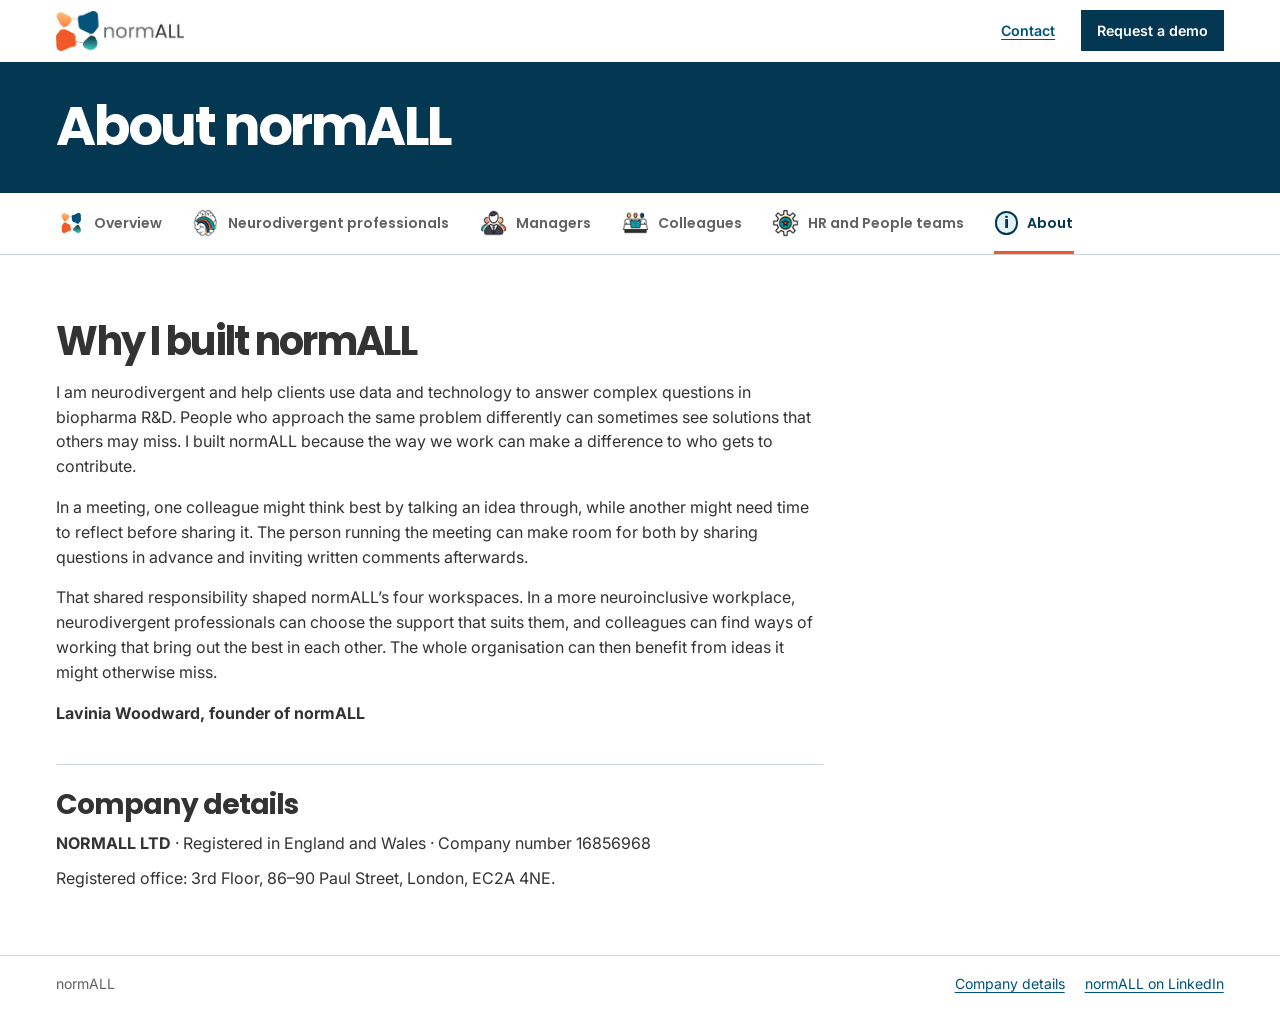
==== about/index.html @ 19ee4f47 "Qualify the statement about seeing different solutions" ====
<!doctype html>
<html lang="en-GB">
<head>
  <meta charset="utf-8">
  <meta name="viewport" content="width=device-width, initial-scale=1">
  <title>About normALL</title>
  <meta name="description" content="Why Lavinia Woodward built normALL, and the registered details for NORMALL LTD.">
  <link rel="canonical" href="https://normall.io/about/">
  <link rel="icon" type="image/png" sizes="96x96" href="/assets/normall-symbol.png">
  <link rel="stylesheet" href="/site.css?v=10">
</head>
<body>
  <a class="skip" href="#main">Skip to content</a>
  <header>
    <div class="wrap header-inner">
      <a class="brand" href="/" aria-label="normALL home"><img src="/assets/normall-horizontal.webp" width="550" height="173" alt="normALL"></a>
      <nav class="header-links" aria-label="Main navigation"><a href="/#contact">Contact</a><a class="button" href="mailto:lavinia@normall.io?subject=normALL%20demo%20enquiry">Request a demo</a></nav>
    </div>
  </header>
  <main id="main">
    <section class="hero" aria-labelledby="headline">
      <div class="wrap hero-inner">
        <h1 id="headline">About normALL</h1>
      </div>
    </section>
    <div class="workspace-nav"><div class="wrap"><nav class="role-picker" aria-label="Overview, workspaces, and About">
        <a href="/"><img class="role-icon" src="/assets/normall-symbol.png" width="96" height="96" alt="">Overview</a>
<a href="/workspaces/#professionals"><img class="role-icon" src="/assets/workspaces/professional.png" width="128" height="128" alt="">Neurodivergent professionals</a>
<a href="/workspaces/#managers"><img class="role-icon" src="/assets/workspaces/manager.png" width="128" height="128" alt="">Managers</a>
<a href="/workspaces/#colleagues"><img class="role-icon" src="/assets/workspaces/colleague.png" width="128" height="128" alt="">Colleagues</a>
<a href="/workspaces/#hr"><img class="role-icon" src="/assets/workspaces/hr.png" width="128" height="128" alt="">HR and People teams</a>
        <a href="/about/" aria-current="page"><span class="about-icon" aria-hidden="true">i</span>About</a>
      </nav></div></div>
    <section class="wrap page-view founder" id="why-i-built-normall" aria-labelledby="founder-title">
      <h2 class="section-title" id="founder-title">Why I built normALL</h2>
      <p>I am neurodivergent and help clients use data and technology to answer complex questions in biopharma R&amp;D. People who approach the same problem differently can sometimes see solutions that others may miss. I built normALL because the way we work can make a difference to who gets to contribute.</p>
      <p>In a meeting, one colleague might think best by talking an idea through, while another might need time to reflect before sharing it. The person running the meeting can make room for both by sharing questions in advance and inviting written comments afterwards.</p>
      <p>That shared responsibility shaped normALL’s four workspaces. In a more neuroinclusive workplace, neurodivergent professionals can choose the support that suits them, and colleagues can find ways of working that bring out the best in each other. The whole organisation can then benefit from ideas it might otherwise miss.</p>
      <p><strong>Lavinia Woodward, founder of normALL</strong></p>
    </section>
    <section class="wrap page-view company" id="company-details" aria-labelledby="company-title">
      <h2 id="company-title">Company details</h2>
      <p><strong>NORMALL LTD</strong> · Registered in England and Wales · Company number 16856968</p>
      <p>Registered office: 3rd Floor, 86–90 Paul Street, London, EC2A 4NE.</p>
    </section>
  </main>
  <footer><div class="wrap footer-inner"><span>normALL</span><div class="footer-links"><a href="/about/#company-details">Company details</a><a href="https://www.linkedin.com/company/normall-platform/">normALL on LinkedIn</a></div></div></footer>
</body>
</html>
---- site.css ----
@font-face {
  font-family: Poppins;
  src: url("/assets/fonts/Poppins-Regular.woff") format("woff");
  font-weight: 400;
  font-display: swap;
}
@font-face {
  font-family: Poppins;
  src: url("/assets/fonts/Poppins-SemiBold.woff") format("woff");
  font-weight: 600;
  font-display: swap;
}
@font-face {
  font-family: Poppins;
  src: url("/assets/fonts/Poppins-Bold.woff") format("woff");
  font-weight: 700;
  font-display: swap;
}
@font-face {
  font-family: Inter;
  src: url("/assets/fonts/Inter.woff") format("woff");
  font-weight: 100 900;
  font-display: swap;
}
:root {
  color-scheme: light;
  --deep: #043852;
  --blue: #00527c;
  --teal: #32aaa7;
  --teal-wash: #e3f2f2;
  --orange: #f05a29;
  --peach: #fea862;
  --ink: #333333;
  --muted: #626262;
  --line: #c8d1d9;
  --field: #ebf1f3;
  --peach-wash: #f8e5de;
  --heading: Poppins, Arial, sans-serif;
  --gutter: clamp(1.2rem, 4.4vw, 4.6rem);
  font-family: Inter, Arial, sans-serif;
  line-height: 1.55;
  color: var(--ink);
  background: white;
}
*, *::before, *::after { box-sizing: border-box; }
body, h1, h2, h3, h4, p, ol { margin: 0; }
h1, h2, h3, h4 { font-family: var(--heading); line-height: 1.13; letter-spacing: -.036em; text-wrap: balance; }
a { color: var(--blue); text-underline-offset: .22em; }
a:hover { text-decoration-thickness: .13em; }
:focus-visible { outline: 3px solid var(--blue); outline-offset: 4px; }
.wrap { width: min(100%, 96rem); margin-inline: auto; padding-inline: var(--gutter); }
.page-view { max-width: 82rem; }
.skip { position: absolute; z-index: 2; top: .5rem; left: .5rem; padding: .6rem 1rem; background: white; translate: 0 -200%; }
.skip:focus { translate: 0; }
.visually-hidden { position: absolute; width: 1px; height: 1px; padding: 0; margin: -1px; overflow: hidden; clip-path: inset(50%); white-space: nowrap; border: 0; }
header { background: white; }
.header-inner, .header-links { display: flex; align-items: center; }
.header-inner { min-height: 3.85rem; justify-content: space-between; gap: 1rem; }
.brand { display: inline-flex; align-items: center; padding-block: .45rem; }
.brand img { display: block; width: clamp(7.2rem, 10vw, 8.8rem); height: auto; }
.header-links { gap: clamp(1rem, 2vw, 1.8rem); }
.header-links a { font-size: .89rem; font-weight: 600; }
.button { display: inline-flex; align-items: center; justify-content: center; min-height: 2.55rem; padding: .45rem 1rem; color: white; background: var(--deep); text-decoration: none; }
.button:hover { background: var(--blue); }
.hero, .explorer-intro { background: var(--deep); color: white; }
.hero-inner, .explorer-intro .wrap { padding-block: clamp(1.5rem, 2.8vw, 2.7rem); }
h1 { font-size: clamp(2.45rem, 4.25vw, 4.25rem); letter-spacing: -.048em; line-height: 1.1; }
.explorer-intro p { margin-top: .7rem; max-width: 90ch; color: #e3f2f2; font-size: clamp(.97rem, 1.15vw, 1.09rem); line-height: 1.55; }
.workspace-nav { border-bottom: 1px solid var(--line); background: white; }
.role-picker { display: flex; align-items: stretch; flex-wrap: wrap; gap: 0 clamp(.9rem, 2.2vw, 2.2rem); }
.role-picker a { display: inline-flex; align-items: center; gap: .55rem; min-height: 3.8rem; padding: .75rem .08rem .63rem; border-bottom: 3px solid transparent; text-decoration: none; font: 600 .88rem/1.3 var(--heading); color: var(--muted); }
.role-picker a:hover { color: var(--blue); text-decoration: underline; }
.role-picker a:focus-visible { outline-offset: -3px; }
.role-picker [aria-current] { border-color: var(--orange); color: var(--deep); }
.role-icon { width: 1.7rem; height: 1.7rem; flex: none; object-fit: contain; }
.overview-intro { padding-top: clamp(2rem, 3.6vw, 3.5rem); }
.overview-intro p { max-width: 48rem; }
.overview-intro .overview-lead { margin-bottom: .6rem; color: var(--deep); font: 600 clamp(1.15rem, 1.55vw, 1.45rem)/1.4 var(--heading); }
.workspaces { padding-block: clamp(2.75rem, 5vw, 5rem); }
.workspaces .section-opening, .workspaces .role-grid { max-width: 48rem; }
.workspace { padding-block: clamp(2.35rem, 3.6vw, 4rem); }
.section-title, .workspace h2 { color: var(--ink); font-size: clamp(2rem, 3.1vw, 3rem); font-weight: 700; letter-spacing: -.043em; }
.section-opening { display: flex; align-items: baseline; justify-content: space-between; flex-wrap: wrap; gap: .4rem 1rem; margin-bottom: 1.7rem; }
.text-link, .contact-link, .role-demo { width: fit-content; font-size: .94rem; font-weight: 650; }
.arrow { display: inline-block; width: .54em; height: .54em; position: relative; border-top: .11em solid; border-right: .11em solid; vertical-align: .15em; margin-left: .22em; }
.arrow::before { content: ""; position: absolute; right: -.025em; top: -.085em; width: .68em; border-top: .11em solid; transform-origin: right center; transform: rotate(-45deg); }
.role-grid { border-bottom: 1px solid var(--line); }
.role { display: grid; grid-template-columns: 2rem minmax(0,1fr); gap: .75rem; border-top: 1px solid var(--line); padding-block: clamp(1rem, 1.8vw, 1.45rem); }
.role .role-icon { width: 1.9rem; height: 1.9rem; }
.role h3 { font-size: 1.12rem; line-height: 1.4; font-weight: 600; }
.role h3 a { color: var(--deep); text-decoration-thickness: 1px; text-decoration-color: #9aaeb9; }
.role p { margin-top: .2rem; color: var(--muted); font-size: .95rem; }
.preview-label { font: 600 .76rem/1.45 var(--heading); letter-spacing: .105em; text-transform: uppercase; color: var(--blue); }
.steps { list-style: none; padding: 0; border-top: 1px solid var(--line); }
.steps li { border-bottom: 1px solid var(--line); }
.steps label, .preference-options label { display: flex; align-items: center; gap: .75rem; padding-block: .68rem; min-height: 2.8rem; cursor: pointer; }
.steps input, .preference-options input { width: 1.08rem; height: 1.08rem; margin: 0; flex: none; accent-color: var(--deep); }
.steps input:checked + span { text-decoration: line-through; color: var(--muted); }
.example-note { background: var(--teal-wash); color: var(--ink); margin-top: 1rem; padding: .9rem 1rem; font-size: .9rem; line-height: 1.6; }
.founder { padding-block: clamp(2.75rem, 5vw, 5rem) clamp(2rem, 3vw, 3rem); }
.founder p { max-width: 48rem; margin-top: 1rem; }
.contact { padding-bottom: clamp(2rem, 3vw, 3rem); }
.contact-inner { display: flex; align-items: center; justify-content: space-between; gap: 1.25rem 2rem; padding: clamp(1.2rem, 2.1vw, 2rem); background: var(--teal-wash); }
.contact h2 { font-size: clamp(1.35rem, 1.8vw, 1.8rem); }
.contact p { max-width: 65ch; margin-top: .5rem; }
.contact-link { white-space: nowrap; }
.company { padding-bottom: clamp(2.75rem, 5vw, 5rem); }
.company h2 { max-width: 48rem; padding-top: 1.5rem; border-top: 1px solid var(--line); font-size: clamp(1.35rem, 2.2vw, 1.8rem); }
.company p { max-width: 48rem; margin-top: .65rem; }
.about-icon { display: inline-grid; place-items: center; flex: none; width: 1.45rem; height: 1.45rem; border: 2px solid var(--deep); border-radius: 50%; background: var(--teal-wash); color: var(--deep); font: 700 1rem/1 var(--heading); }
.footer-links { display: flex; align-items: baseline; flex-wrap: wrap; gap: .5rem 1.25rem; }
footer { border-top: 1px solid var(--line); color: var(--muted); }
.footer-inner { display: flex; align-items: center; justify-content: space-between; flex-wrap: wrap; gap: 1rem; padding-block: 1.1rem; font-size: .88rem; }
@media (max-width: 52rem) {
  .contact-inner { flex-direction: column; align-items: start; gap: .75rem; }
}
@media (max-width: 60rem) {
  .role-picker { overflow-x: auto; flex-wrap: nowrap; gap: 1.2rem; }
  .role-picker a { flex: none; }
}
@media (max-width: 40rem) {
  .role-picker { display: grid; grid-template-columns: repeat(6, minmax(0,1fr)); gap: .2rem; overflow: visible; }
  .role-picker a { flex-direction: column; justify-content: flex-start; align-items: center; text-align: center; padding: .7rem 0 .45rem; gap: .28rem; min-height: 3rem; font-size: .73rem; }
  .role-picker .role-icon { width: 1.45rem; height: 1.45rem; }
  .role-picker a:nth-child(2) { overflow-wrap: anywhere; }
  .workspace-nav .wrap { padding-inline: .6rem; }
  .header-inner { min-height: 3.55rem; }
}
@media (max-width: 30rem) {
  .role-picker { grid-template-columns: repeat(2, minmax(0,1fr)); column-gap: .8rem; }
  .role-picker a { flex-direction: row; align-items: center; text-align: left; padding: .4rem .2rem; font-size: .83rem; }
  .workspace-nav .wrap { padding-inline: var(--gutter); }
}
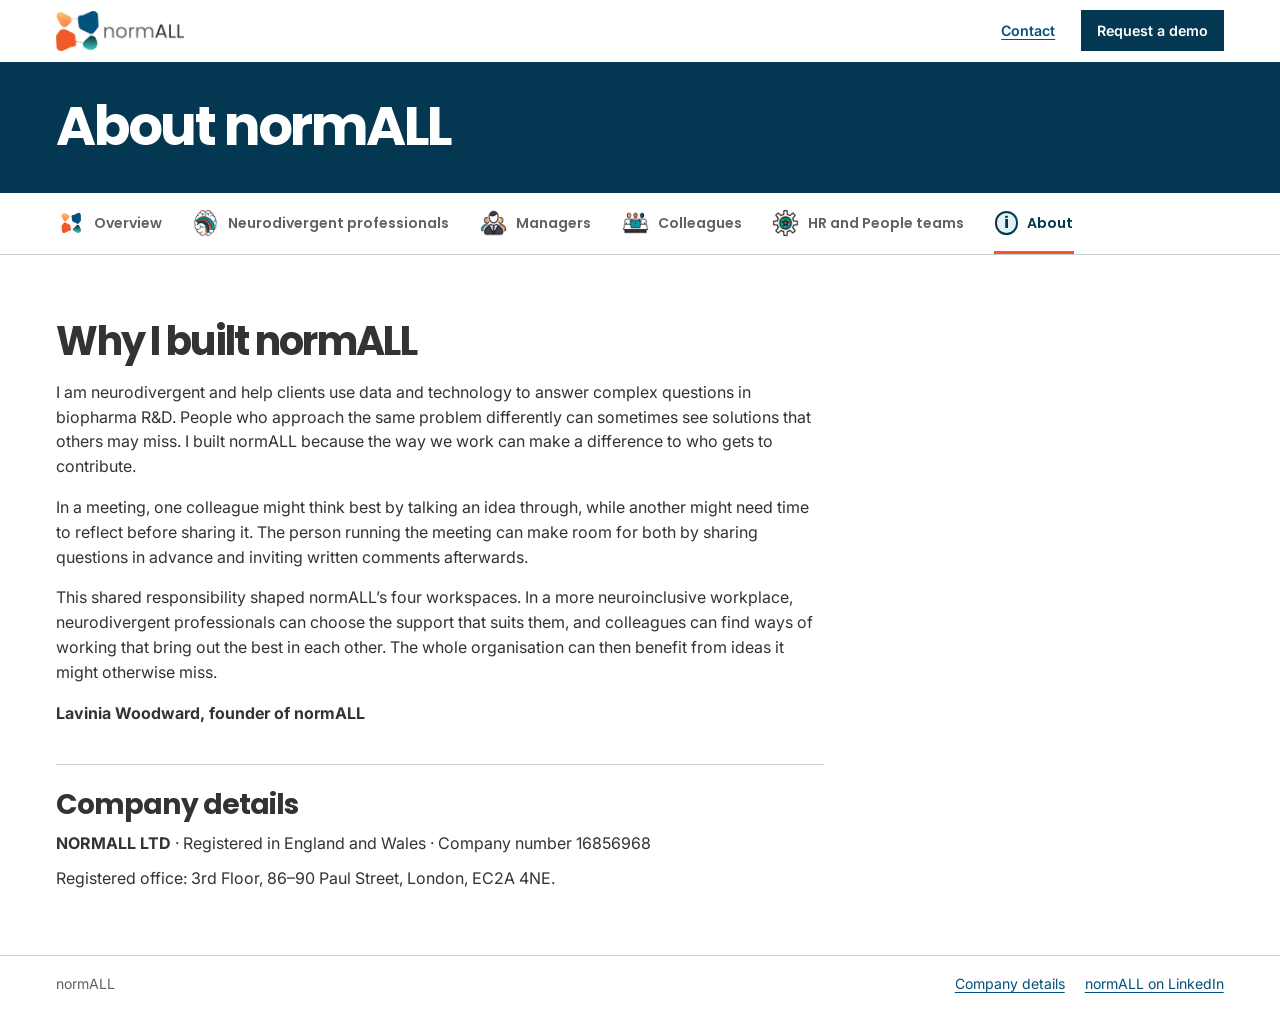
==== commit f31f85aa: "Update the opening of the founder’s closing paragraph" ====
--- a/about/index.html
+++ b/about/index.html
@@ -35,7 +35,7 @@
       <h2 class="section-title" id="founder-title">Why I built normALL</h2>
       <p>I am neurodivergent and help clients use data and technology to answer complex questions in biopharma R&amp;D. People who approach the same problem differently can sometimes see solutions that others may miss. I built normALL because the way we work can make a difference to who gets to contribute.</p>
       <p>In a meeting, one colleague might think best by talking an idea through, while another might need time to reflect before sharing it. The person running the meeting can make room for both by sharing questions in advance and inviting written comments afterwards.</p>
-      <p>That shared responsibility shaped normALL’s four workspaces. In a more neuroinclusive workplace, neurodivergent professionals can choose the support that suits them, and colleagues can find ways of working that bring out the best in each other. The whole organisation can then benefit from ideas it might otherwise miss.</p>
+      <p>This shared responsibility shaped normALL’s four workspaces. In a more neuroinclusive workplace, neurodivergent professionals can choose the support that suits them, and colleagues can find ways of working that bring out the best in each other. The whole organisation can then benefit from ideas it might otherwise miss.</p>
       <p><strong>Lavinia Woodward, founder of normALL</strong></p>
     </section>
     <section class="wrap page-view company" id="company-details" aria-labelledby="company-title">
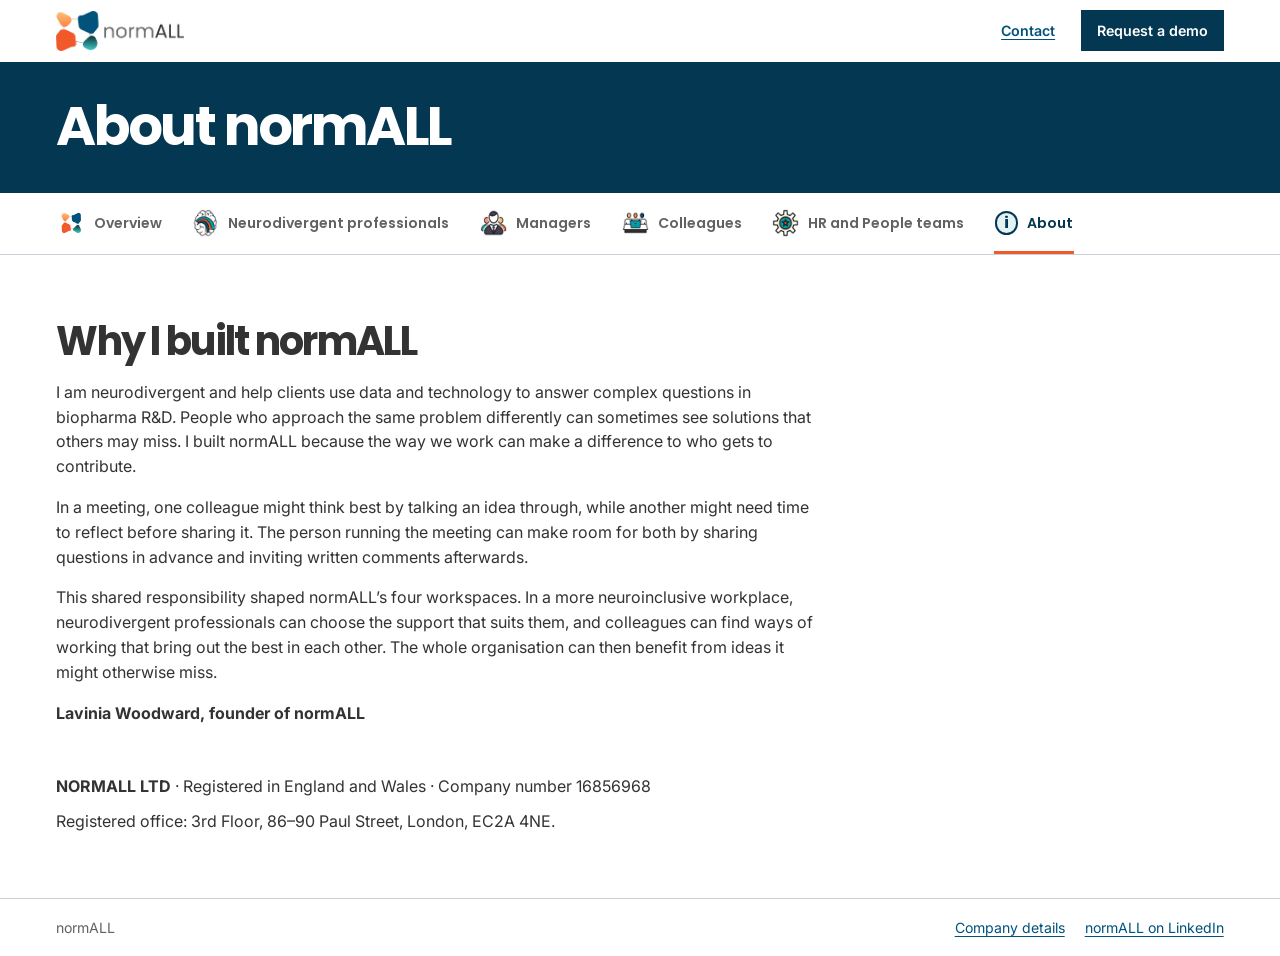
==== commit b709a64e: "Remove the visible heading above company registration details" ====
--- a/about/index.html
+++ b/about/index.html
@@ -38,8 +38,7 @@
       <p>This shared responsibility shaped normALL’s four workspaces. In a more neuroinclusive workplace, neurodivergent professionals can choose the support that suits them, and colleagues can find ways of working that bring out the best in each other. The whole organisation can then benefit from ideas it might otherwise miss.</p>
       <p><strong>Lavinia Woodward, founder of normALL</strong></p>
     </section>
-    <section class="wrap page-view company" id="company-details" aria-labelledby="company-title">
-      <h2 id="company-title">Company details</h2>
+    <section class="wrap page-view company" id="company-details" aria-label="Company details">
       <p><strong>NORMALL LTD</strong> · Registered in England and Wales · Company number 16856968</p>
       <p>Registered office: 3rd Floor, 86–90 Paul Street, London, EC2A 4NE.</p>
     </section>
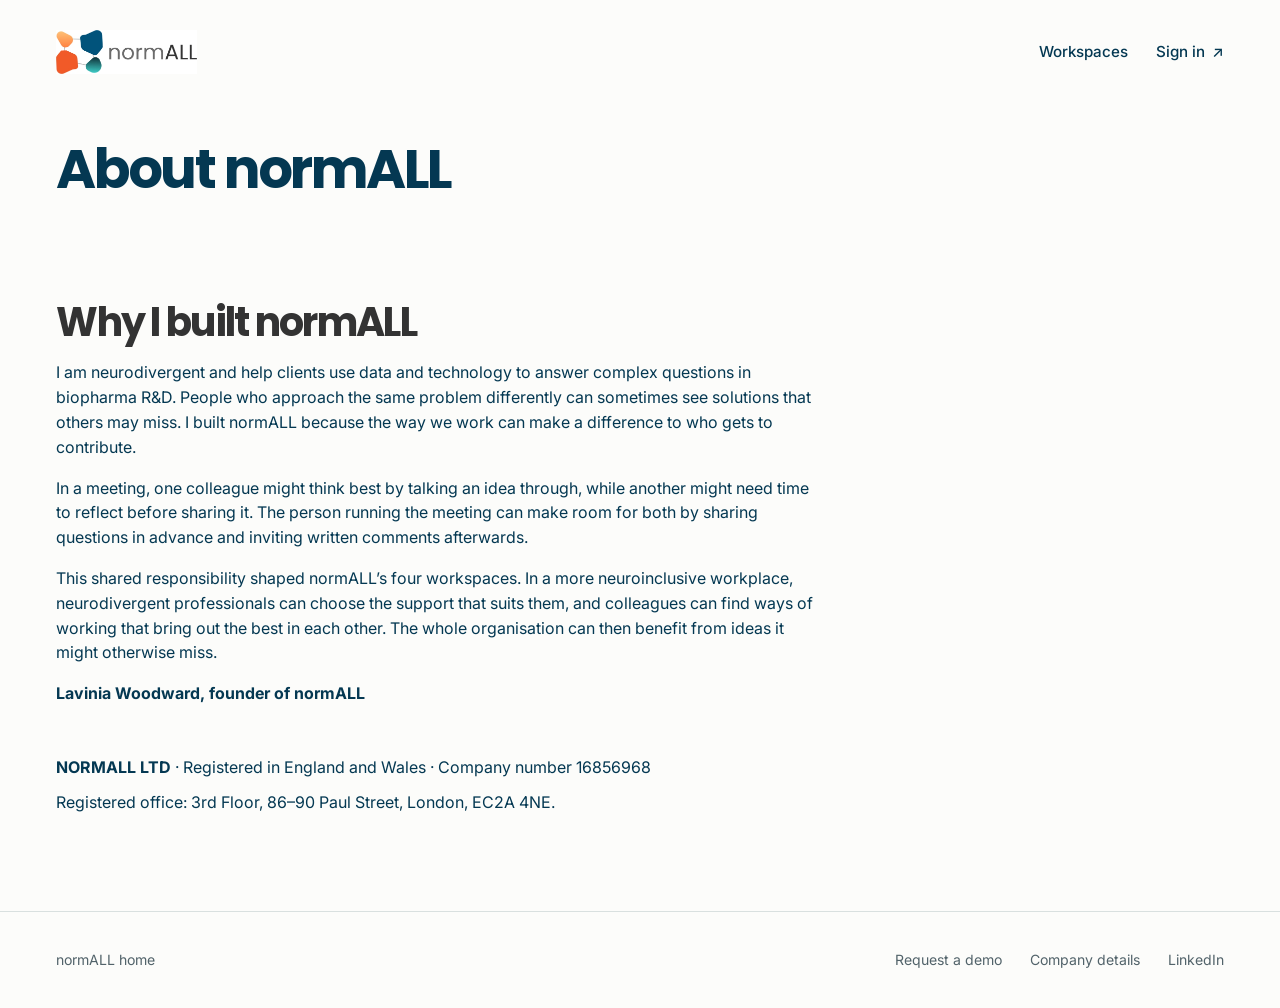
==== commit 0d6f3455: "Build a minimalist homepage and role-first workspace explorer" ====
--- a/about/index.html
+++ b/about/index.html
@@ -8,29 +8,22 @@
   <link rel="canonical" href="https://normall.io/about/">
   <link rel="icon" type="image/png" sizes="96x96" href="/assets/normall-symbol.png">
   <link rel="stylesheet" href="/site.css?v=10">
+  <link rel="stylesheet" href="/minimal.css?v=1">
 </head>
-<body>
+<body class="minimal about">
   <a class="skip" href="#main">Skip to content</a>
   <header>
     <div class="wrap header-inner">
       <a class="brand" href="/" aria-label="normALL home"><img src="/assets/normall-horizontal.webp" width="550" height="173" alt="normALL"></a>
-      <nav class="header-links" aria-label="Main navigation"><a href="/#contact">Contact</a><a class="button" href="mailto:lavinia@normall.io?subject=normALL%20demo%20enquiry">Request a demo</a></nav>
+      <nav class="header-links" aria-label="Main navigation"><a href="/workspaces/">Workspaces</a><a href="https://normall.vercel.app/login">Sign in <span aria-hidden="true">↗</span></a></nav>
     </div>
   </header>
-  <main id="main">
+  <main id="main" tabindex="-1">
     <section class="hero" aria-labelledby="headline">
       <div class="wrap hero-inner">
         <h1 id="headline">About normALL</h1>
       </div>
     </section>
-    <div class="workspace-nav"><div class="wrap"><nav class="role-picker" aria-label="Overview, workspaces, and About">
-        <a href="/"><img class="role-icon" src="/assets/normall-symbol.png" width="96" height="96" alt="">Overview</a>
-<a href="/workspaces/#professionals"><img class="role-icon" src="/assets/workspaces/professional.png" width="128" height="128" alt="">Neurodivergent professionals</a>
-<a href="/workspaces/#managers"><img class="role-icon" src="/assets/workspaces/manager.png" width="128" height="128" alt="">Managers</a>
-<a href="/workspaces/#colleagues"><img class="role-icon" src="/assets/workspaces/colleague.png" width="128" height="128" alt="">Colleagues</a>
-<a href="/workspaces/#hr"><img class="role-icon" src="/assets/workspaces/hr.png" width="128" height="128" alt="">HR and People teams</a>
-        <a href="/about/" aria-current="page"><span class="about-icon" aria-hidden="true">i</span>About</a>
-      </nav></div></div>
     <section class="wrap page-view founder" id="why-i-built-normall" aria-labelledby="founder-title">
       <h2 class="section-title" id="founder-title">Why I built normALL</h2>
       <p>I am neurodivergent and help clients use data and technology to answer complex questions in biopharma R&amp;D. People who approach the same problem differently can sometimes see solutions that others may miss. I built normALL because the way we work can make a difference to who gets to contribute.</p>
@@ -43,6 +36,6 @@
       <p>Registered office: 3rd Floor, 86–90 Paul Street, London, EC2A 4NE.</p>
     </section>
   </main>
-  <footer><div class="wrap footer-inner"><span>normALL</span><div class="footer-links"><a href="/about/#company-details">Company details</a><a href="https://www.linkedin.com/company/normall-platform/">normALL on LinkedIn</a></div></div></footer>
+  <footer><div class="wrap footer-inner"><a href="/">normALL home</a><div class="footer-links"><a href="mailto:lavinia@normall.io?subject=normALL%20demo%20enquiry">Request a demo</a><a href="/about/#company-details">Company details</a><a href="https://www.linkedin.com/company/normall-platform/">LinkedIn</a></div></div></footer>
 </body>
 </html>
--- a/minimal.css
+++ b/minimal.css
@@ -0,0 +1,132 @@
+/* Shared presentation for the public-site preview. The signed-in app is separate. */
+.minimal {
+  min-height: 100vh;
+  min-height: 100svh;
+  display: flex;
+  flex-direction: column;
+  background: #fcfcfa;
+  color: var(--deep);
+  overflow-wrap: anywhere;
+}
+.minimal .wrap { max-width: 82rem; }
+.minimal main { flex: 1; }
+.minimal header { background: transparent; }
+.minimal .header-inner { min-height: 6.5rem; gap: .5rem 1.5rem; flex-wrap: wrap; padding-block: .75rem; }
+.minimal .brand img { width: 8.8rem; }
+.minimal .header-links { flex-wrap: wrap; gap: .5rem 1.75rem; }
+.minimal .header-links a {
+  display: inline-flex;
+  align-items: center;
+  min-height: 2.75rem;
+  gap: .4rem;
+  font-size: .95rem;
+  font-weight: 500;
+  text-decoration: none;
+  color: var(--deep);
+}
+.minimal .header-links a:hover { text-decoration: underline; }
+.minimal .header-links [aria-current] { text-decoration: underline; }
+.minimal .hero, .minimal .explorer-intro { background: transparent; color: var(--deep); }
+.landing main { display: flex; align-items: center; }
+.landing .hero { width: 100%; }
+.landing .hero-inner { padding-block: clamp(3.5rem, 9vh, 8rem); }
+.landing h1 {
+  max-width: 17ch;
+  font-size: clamp(2.5rem, 1.6rem + 3.7vw, 4.8rem);
+  font-weight: 600;
+  line-height: 1.13;
+  letter-spacing: -.045em;
+  text-wrap: initial;
+}
+.landing .intro {
+  max-width: 39rem;
+  margin-top: 1.75rem;
+  color: #52636a;
+  font-size: clamp(1.05rem, .97rem + .3vw, 1.2rem);
+  line-height: 1.75;
+}
+.minimal .button { min-height: 3.25rem; max-width: 100%; padding: .85rem 1.4rem; font-weight: 600; }
+.landing .explore-button { margin-top: 2.25rem; gap: 1.7rem; }
+.minimal footer { margin-top: 2rem; border-color: #d9e0df; }
+.minimal .footer-inner { min-height: 6rem; gap: .4rem 2rem; padding-block: 1.2rem; }
+.minimal .footer-links { gap: .25rem 1.75rem; }
+.minimal footer a { display: inline-flex; align-items: center; min-height: 2.75rem; color: #52636a; text-decoration: none; }
+.minimal footer a:hover { text-decoration: underline; }
+.minimal :is(h1, h2) { scroll-margin-top: 1.5rem; }
+.minimal :is(main, h1, h2):focus:not(:focus-visible) { outline: none; }
+
+.explorer .explorer-intro .wrap { padding-block: 3rem 2rem; }
+.explorer h1 { font-size: clamp(2.2rem, 2rem + 1.5vw, 3.5rem); font-weight: 600; }
+.explorer .explorer-intro p { max-width: 40rem; margin-top: 1.1rem; color: #52636a; font-size: 1.08rem; }
+.workspace-chooser { padding-bottom: 3rem; }
+.workspace-choices { display: grid; grid-template-columns: repeat(2, minmax(0, 1fr)); column-gap: 3.5rem; }
+.workspace-choices a {
+  display: flex;
+  align-items: flex-start;
+  justify-content: space-between;
+  gap: 1.5rem;
+  padding: 2rem 0;
+  border-top: 1px solid #bbc9cc;
+  color: var(--deep);
+  text-decoration: none;
+}
+.workspace-choices a:nth-last-child(-n+2) { border-bottom: 1px solid #bbc9cc; }
+.workspace-choices strong { font: 600 clamp(1.2rem, 1rem + .5vw, 1.45rem)/1.4 var(--heading); }
+.choice-summary { display: block; margin-top: .55rem; max-width: 34ch; font-size: .97rem; line-height: 1.7; color: #52636a; }
+.choice-arrow { font-size: 1.5rem; flex: none; }
+.workspace-choices a:hover strong { text-decoration: underline; text-underline-offset: .2em; }
+.workspace-choices [aria-current] { box-shadow: inset 0 -3px var(--blue); }
+.has-selection .explorer-intro .wrap { padding-block: 1.5rem; }
+.has-selection .explorer-intro h1 { font-size: 1.5rem; }
+.has-selection .explorer-intro p, .has-selection .choice-summary, .has-selection .choice-arrow { display: none; }
+.has-selection .workspace-chooser { padding-bottom: 0; }
+.has-selection .workspace-choices { grid-template-columns: repeat(4, minmax(0, 1fr)); column-gap: 1.5rem; }
+.has-selection .workspace-choices a { padding: 1rem 0; border-bottom: 1px solid #bbc9cc; align-items: center; }
+.has-selection .workspace-choices strong { font: 600 .95rem/1.5 var(--heading); }
+.back-to-chooser { display: inline-flex; align-items: center; min-height: 2.75rem; margin-top: 1.5rem; font-size: .9rem; }
+.explorer .workspace { padding-block: 1.5rem 4rem; }
+.explorer .workspace h2 { font-size: clamp(1.85rem, 1.45rem + 1.5vw, 2.6rem); font-weight: 600; color: var(--deep); }
+.explorer .role-summary { max-width: 48rem; font-size: 1.05rem; line-height: 1.7; margin-top: 1rem; }
+.explorer .workspace-grid { grid-template-columns: minmax(0, .8fr) minmax(0, 1.4fr); grid-template-areas: "intro intro" "tools example"; gap: 2.5rem 4rem; }
+.explorer .workspace-tools, .explorer .professional-tools { border: 0; padding: 0; }
+.explorer .tool-list { display: block; }
+.tool-list details { border-top: 1px solid var(--line); }
+.tool-list details:last-child { border-bottom: 1px solid var(--line); }
+.tool-list summary { padding-block: .9rem; min-height: 2.75rem; font: 600 1rem/1.5 var(--heading); cursor: pointer; }
+.tool-list summary:hover { color: var(--blue); }
+.tool-list details p { margin: 0 0 1rem; font-size: .95rem; color: #52636a; }
+.explorer .role-demo { display: inline-flex; min-height: 2.75rem; margin-top: 1.5rem; }
+.explorer .preview { background: #f0f5f4; padding: clamp(1.1rem, 2.5vw, 2rem); border-top: 2px solid #7ea7a4; }
+.explorer .professional-preview { display: block; }
+.explorer .topic-picker { border: 0; padding: 0; margin-bottom: 1.75rem; }
+.explorer .preview > h3, .explorer .topic-panel > h4 { font-size: clamp(1.4rem, 1.2rem + .7vw, 1.8rem); line-height: 1.3; }
+.explorer .example-note { background: transparent; padding: 1rem 0 0; border-top: 1px solid var(--line); }
+.explorer .sample-wording { background: #e0edeb; }
+.fallback-note { margin-top: 1rem; color: #52636a; }
+
+@media (max-width: 52rem) {
+  .explorer .workspace-grid { grid-template-columns: minmax(0, 1fr); grid-template-areas: "intro" "tools" "example"; gap: 2rem; }
+  .workspace-choices { column-gap: 2rem; }
+}
+@media (max-width: 40rem) {
+  .minimal .header-inner { min-height: 5.5rem; }
+  .minimal .brand img { width: 7.2rem; }
+  .minimal .header-links { gap: .3rem 1rem; }
+  .minimal .header-links a { font-size: .88rem; }
+  .landing .hero-inner { padding-block: 3rem; }
+  .landing h1 { max-width: 17ch; }
+  .landing .intro { margin-top: 1.5rem; }
+  .landing .explore-button { margin-top: 1.75rem; }
+  .minimal footer { margin-top: 1rem; }
+  .minimal .footer-inner { align-items: flex-start; }
+  .minimal .footer-links { gap: 0 1.3rem; }
+  .explorer .explorer-intro .wrap { padding-block: 2rem 1.5rem; }
+  .workspace-choices { grid-template-columns: minmax(0, 1fr); }
+  .workspace-choices a { padding-block: 1.4rem; }
+  .workspace-choices a:nth-last-child(2) { border-bottom: 0; }
+  .has-selection .workspace-choices { grid-template-columns: repeat(2, minmax(0, 1fr)); gap: 0 1.2rem; }
+  .has-selection .workspace-choices a:nth-child(-n+2) { border-bottom: 0; }
+}
+@media (prefers-reduced-motion: reduce) {
+  .minimal *, .minimal *::before, .minimal *::after { scroll-behavior: auto !important; transition: none !important; animation: none !important; }
+}
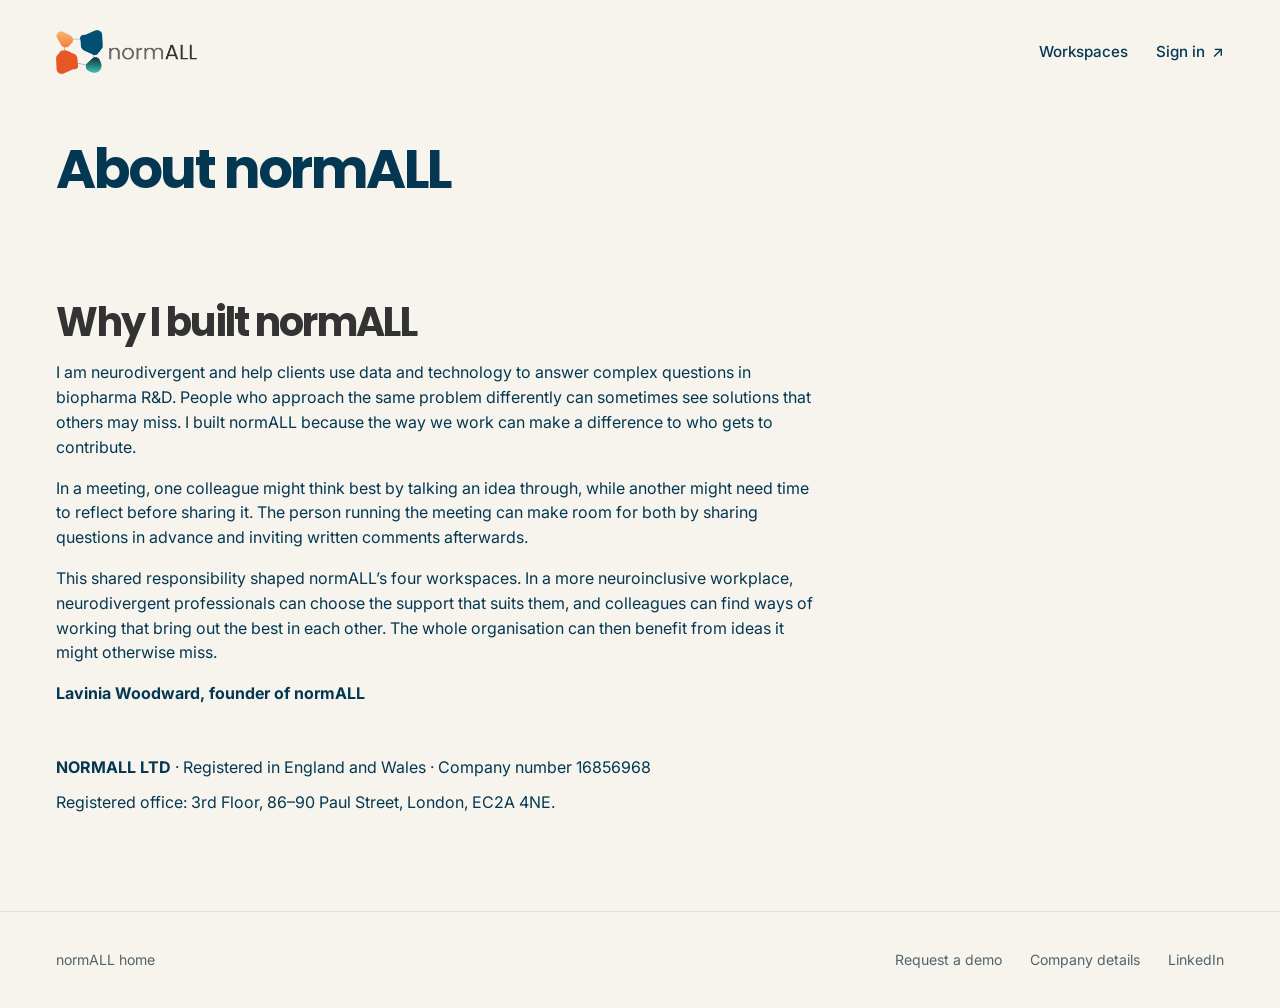
==== commit 797254c0: "Simplify workspace overviews and remove embedded examples" ====
--- a/about/index.html
+++ b/about/index.html
@@ -8,7 +8,7 @@
   <link rel="canonical" href="https://normall.io/about/">
   <link rel="icon" type="image/png" sizes="96x96" href="/assets/normall-symbol.png">
   <link rel="stylesheet" href="/site.css?v=10">
-  <link rel="stylesheet" href="/minimal.css?v=1">
+  <link rel="stylesheet" href="/minimal.css?v=2">
 </head>
 <body class="minimal about">
   <a class="skip" href="#main">Skip to content</a>
--- a/minimal.css
+++ b/minimal.css
@@ -4,7 +4,7 @@
   min-height: 100svh;
   display: flex;
   flex-direction: column;
-  background: #fcfcfa;
+  background: #f7f4ee;
   color: var(--deep);
   overflow-wrap: anywhere;
 }
@@ -12,7 +12,7 @@
 .minimal main { flex: 1; }
 .minimal header { background: transparent; }
 .minimal .header-inner { min-height: 6.5rem; gap: .5rem 1.5rem; flex-wrap: wrap; padding-block: .75rem; }
-.minimal .brand img { width: 8.8rem; }
+.minimal .brand img { width: 8.8rem; mix-blend-mode: multiply; }
 .minimal .header-links { flex-wrap: wrap; gap: .5rem 1.75rem; }
 .minimal .header-links a {
   display: inline-flex;
@@ -73,39 +73,19 @@
 .workspace-choices a:nth-last-child(-n+2) { border-bottom: 1px solid #bbc9cc; }
 .workspace-choices strong { font: 600 clamp(1.2rem, 1rem + .5vw, 1.45rem)/1.4 var(--heading); }
 .choice-summary { display: block; margin-top: .55rem; max-width: 34ch; font-size: .97rem; line-height: 1.7; color: #52636a; }
-.choice-arrow { font-size: 1.5rem; flex: none; }
 .workspace-choices a:hover strong { text-decoration: underline; text-underline-offset: .2em; }
 .workspace-choices [aria-current] { box-shadow: inset 0 -3px var(--blue); }
 .has-selection .explorer-intro .wrap { padding-block: 1.5rem; }
 .has-selection .explorer-intro h1 { font-size: 1.5rem; }
-.has-selection .explorer-intro p, .has-selection .choice-summary, .has-selection .choice-arrow { display: none; }
+.has-selection .explorer-intro p, .has-selection .choice-summary { display: none; }
 .has-selection .workspace-chooser { padding-bottom: 0; }
 .has-selection .workspace-choices { grid-template-columns: repeat(4, minmax(0, 1fr)); column-gap: 1.5rem; }
 .has-selection .workspace-choices a { padding: 1rem 0; border-bottom: 1px solid #bbc9cc; align-items: center; }
 .has-selection .workspace-choices strong { font: 600 .95rem/1.5 var(--heading); }
 .back-to-chooser { display: inline-flex; align-items: center; min-height: 2.75rem; margin-top: 1.5rem; font-size: .9rem; }
-.explorer .workspace { padding-block: 1.5rem 4rem; }
-.explorer .workspace h2 { font-size: clamp(1.85rem, 1.45rem + 1.5vw, 2.6rem); font-weight: 600; color: var(--deep); }
-.explorer .role-summary { max-width: 48rem; font-size: 1.05rem; line-height: 1.7; margin-top: 1rem; }
-.explorer .workspace-grid { grid-template-columns: minmax(0, .8fr) minmax(0, 1.4fr); grid-template-areas: "intro intro" "tools example"; gap: 2.5rem 4rem; }
-.explorer .workspace-tools, .explorer .professional-tools { border: 0; padding: 0; }
-.explorer .tool-list { display: block; }
-.tool-list details { border-top: 1px solid var(--line); }
-.tool-list details:last-child { border-bottom: 1px solid var(--line); }
-.tool-list summary { padding-block: .9rem; min-height: 2.75rem; font: 600 1rem/1.5 var(--heading); cursor: pointer; }
-.tool-list summary:hover { color: var(--blue); }
-.tool-list details p { margin: 0 0 1rem; font-size: .95rem; color: #52636a; }
-.explorer .role-demo { display: inline-flex; min-height: 2.75rem; margin-top: 1.5rem; }
-.explorer .preview { background: #f0f5f4; padding: clamp(1.1rem, 2.5vw, 2rem); border-top: 2px solid #7ea7a4; }
-.explorer .professional-preview { display: block; }
-.explorer .topic-picker { border: 0; padding: 0; margin-bottom: 1.75rem; }
-.explorer .preview > h3, .explorer .topic-panel > h4 { font-size: clamp(1.4rem, 1.2rem + .7vw, 1.8rem); line-height: 1.3; }
-.explorer .example-note { background: transparent; padding: 1rem 0 0; border-top: 1px solid var(--line); }
-.explorer .sample-wording { background: #e0edeb; }
 .fallback-note { margin-top: 1rem; color: #52636a; }
 
 @media (max-width: 52rem) {
-  .explorer .workspace-grid { grid-template-columns: minmax(0, 1fr); grid-template-areas: "intro" "tools" "example"; gap: 2rem; }
   .workspace-choices { column-gap: 2rem; }
 }
 @media (max-width: 40rem) {
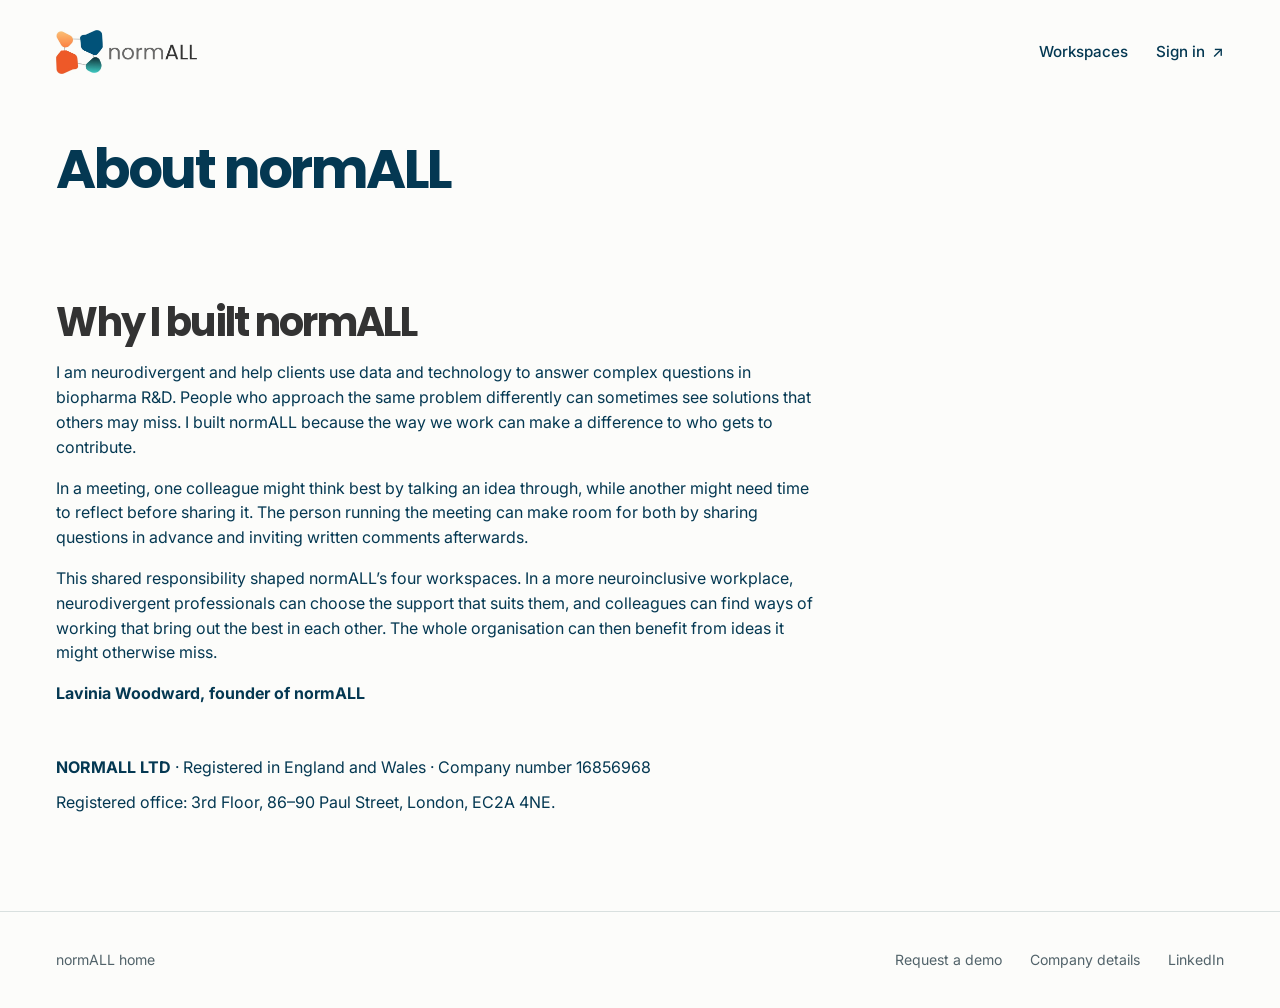
==== commit 5344d9c2: "Restore normALL artwork and visual workspace branding" ====
--- a/about/index.html
+++ b/about/index.html
@@ -8,7 +8,7 @@
   <link rel="canonical" href="https://normall.io/about/">
   <link rel="icon" type="image/png" sizes="96x96" href="/assets/normall-symbol.png">
   <link rel="stylesheet" href="/site.css?v=10">
-  <link rel="stylesheet" href="/minimal.css?v=2">
+  <link rel="stylesheet" href="/minimal.css?v=3">
 </head>
 <body class="minimal about">
   <a class="skip" href="#main">Skip to content</a>
--- a/minimal.css
+++ b/minimal.css
@@ -4,7 +4,7 @@
   min-height: 100svh;
   display: flex;
   flex-direction: column;
-  background: #f7f4ee;
+  background: #fcfcfa;
   color: var(--deep);
   overflow-wrap: anywhere;
 }
@@ -55,39 +55,6 @@
 .minimal :is(h1, h2) { scroll-margin-top: 1.5rem; }
 .minimal :is(main, h1, h2):focus:not(:focus-visible) { outline: none; }
 
-.explorer .explorer-intro .wrap { padding-block: 3rem 2rem; }
-.explorer h1 { font-size: clamp(2.2rem, 2rem + 1.5vw, 3.5rem); font-weight: 600; }
-.explorer .explorer-intro p { max-width: 40rem; margin-top: 1.1rem; color: #52636a; font-size: 1.08rem; }
-.workspace-chooser { padding-bottom: 3rem; }
-.workspace-choices { display: grid; grid-template-columns: repeat(2, minmax(0, 1fr)); column-gap: 3.5rem; }
-.workspace-choices a {
-  display: flex;
-  align-items: flex-start;
-  justify-content: space-between;
-  gap: 1.5rem;
-  padding: 2rem 0;
-  border-top: 1px solid #bbc9cc;
-  color: var(--deep);
-  text-decoration: none;
-}
-.workspace-choices a:nth-last-child(-n+2) { border-bottom: 1px solid #bbc9cc; }
-.workspace-choices strong { font: 600 clamp(1.2rem, 1rem + .5vw, 1.45rem)/1.4 var(--heading); }
-.choice-summary { display: block; margin-top: .55rem; max-width: 34ch; font-size: .97rem; line-height: 1.7; color: #52636a; }
-.workspace-choices a:hover strong { text-decoration: underline; text-underline-offset: .2em; }
-.workspace-choices [aria-current] { box-shadow: inset 0 -3px var(--blue); }
-.has-selection .explorer-intro .wrap { padding-block: 1.5rem; }
-.has-selection .explorer-intro h1 { font-size: 1.5rem; }
-.has-selection .explorer-intro p, .has-selection .choice-summary { display: none; }
-.has-selection .workspace-chooser { padding-bottom: 0; }
-.has-selection .workspace-choices { grid-template-columns: repeat(4, minmax(0, 1fr)); column-gap: 1.5rem; }
-.has-selection .workspace-choices a { padding: 1rem 0; border-bottom: 1px solid #bbc9cc; align-items: center; }
-.has-selection .workspace-choices strong { font: 600 .95rem/1.5 var(--heading); }
-.back-to-chooser { display: inline-flex; align-items: center; min-height: 2.75rem; margin-top: 1.5rem; font-size: .9rem; }
-.fallback-note { margin-top: 1rem; color: #52636a; }
-
-@media (max-width: 52rem) {
-  .workspace-choices { column-gap: 2rem; }
-}
 @media (max-width: 40rem) {
   .minimal .header-inner { min-height: 5.5rem; }
   .minimal .brand img { width: 7.2rem; }
@@ -100,12 +67,7 @@
   .minimal footer { margin-top: 1rem; }
   .minimal .footer-inner { align-items: flex-start; }
   .minimal .footer-links { gap: 0 1.3rem; }
-  .explorer .explorer-intro .wrap { padding-block: 2rem 1.5rem; }
-  .workspace-choices { grid-template-columns: minmax(0, 1fr); }
-  .workspace-choices a { padding-block: 1.4rem; }
-  .workspace-choices a:nth-last-child(2) { border-bottom: 0; }
-  .has-selection .workspace-choices { grid-template-columns: repeat(2, minmax(0, 1fr)); gap: 0 1.2rem; }
-  .has-selection .workspace-choices a:nth-child(-n+2) { border-bottom: 0; }
+
 }
 @media (prefers-reduced-motion: reduce) {
   .minimal *, .minimal *::before, .minimal *::after { scroll-behavior: auto !important; transition: none !important; animation: none !important; }
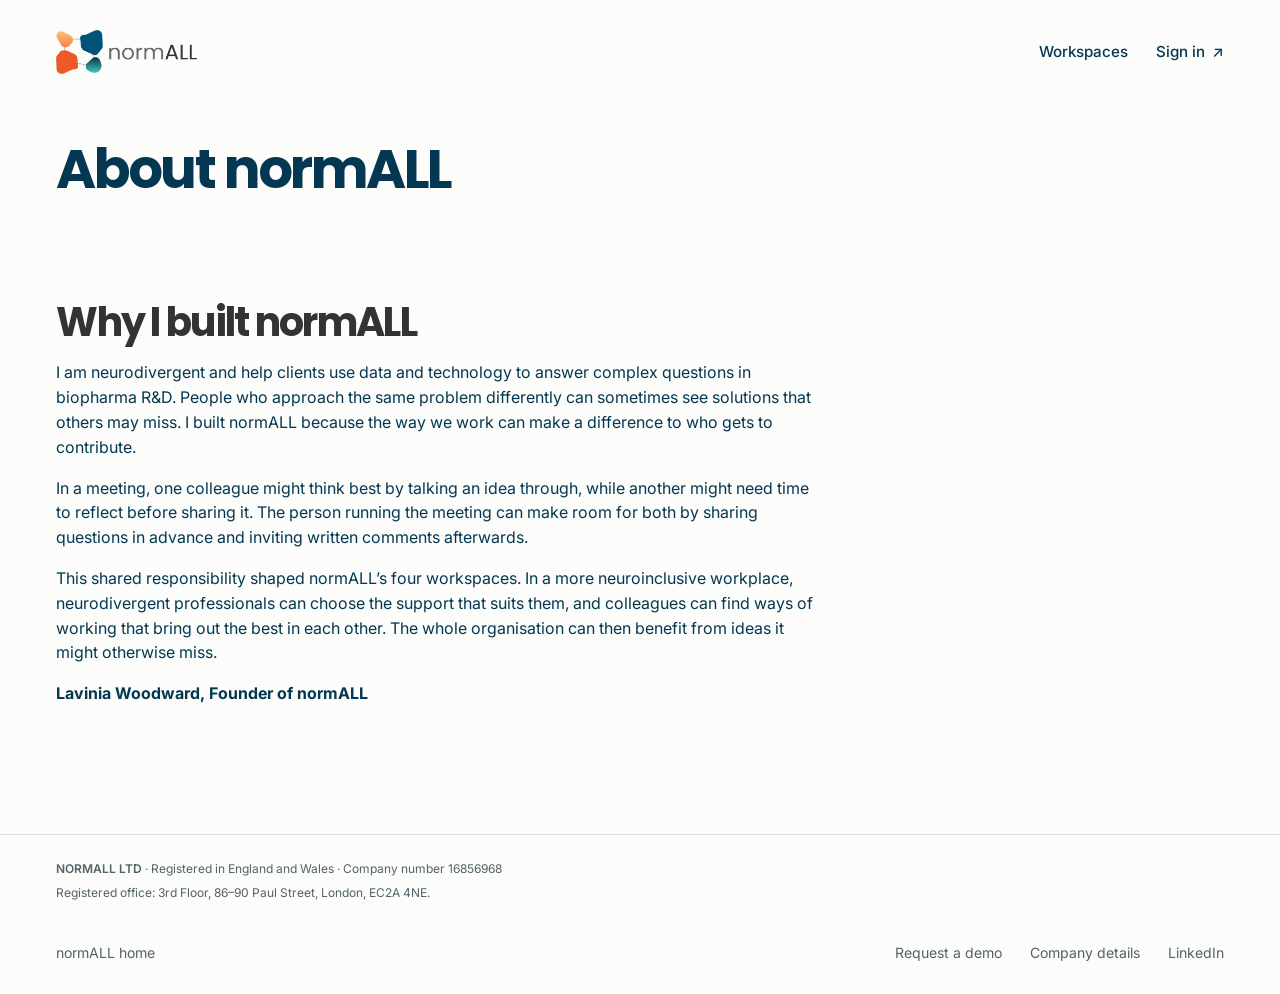
==== commit b3731589: "Refine founder attribution and About company footer" ====
--- a/about/index.html
+++ b/about/index.html
@@ -9,6 +9,7 @@
   <link rel="icon" type="image/png" sizes="96x96" href="/assets/normall-symbol.png">
   <link rel="stylesheet" href="/site.css?v=10">
   <link rel="stylesheet" href="/minimal.css?v=3">
+  <link rel="stylesheet" href="/about/about.css?v=1">
 </head>
 <body class="minimal about">
   <a class="skip" href="#main">Skip to content</a>
@@ -29,13 +30,15 @@
       <p>I am neurodivergent and help clients use data and technology to answer complex questions in biopharma R&amp;D. People who approach the same problem differently can sometimes see solutions that others may miss. I built normALL because the way we work can make a difference to who gets to contribute.</p>
       <p>In a meeting, one colleague might think best by talking an idea through, while another might need time to reflect before sharing it. The person running the meeting can make room for both by sharing questions in advance and inviting written comments afterwards.</p>
       <p>This shared responsibility shaped normALL’s four workspaces. In a more neuroinclusive workplace, neurodivergent professionals can choose the support that suits them, and colleagues can find ways of working that bring out the best in each other. The whole organisation can then benefit from ideas it might otherwise miss.</p>
-      <p><strong>Lavinia Woodward, founder of normALL</strong></p>
+      <p><strong>Lavinia Woodward, Founder of normALL</strong></p>
     </section>
+  </main>
+  <footer>
     <section class="wrap page-view company" id="company-details" aria-label="Company details">
       <p><strong>NORMALL LTD</strong> · Registered in England and Wales · Company number 16856968</p>
       <p>Registered office: 3rd Floor, 86–90 Paul Street, London, EC2A 4NE.</p>
     </section>
-  </main>
-  <footer><div class="wrap footer-inner"><a href="/">normALL home</a><div class="footer-links"><a href="mailto:lavinia@normall.io?subject=normALL%20demo%20enquiry">Request a demo</a><a href="/about/#company-details">Company details</a><a href="https://www.linkedin.com/company/normall-platform/">LinkedIn</a></div></div></footer>
+    <div class="wrap footer-inner"><a href="/">normALL home</a><div class="footer-links"><a href="mailto:lavinia@normall.io?subject=normALL%20demo%20enquiry">Request a demo</a><a href="/about/#company-details">Company details</a><a href="https://www.linkedin.com/company/normall-platform/">LinkedIn</a></div></div>
+  </footer>
 </body>
 </html>
--- a/about/about.css
+++ b/about/about.css
@@ -0,0 +1,13 @@
+/* Company registration information is secondary footer content. */
+.about footer { margin-top: clamp(3rem, 7vw, 6rem); }
+.about footer .company {
+  padding-top: 1.5rem;
+  padding-bottom: .5rem;
+  color: #52636a;
+  font-size: .75rem;
+  line-height: 1.7;
+}
+.about .company p { max-width: none; margin: 0; }
+.about .company p + p { margin-top: .25rem; }
+.about .company strong { font-weight: 600; }
+.about footer .footer-inner { min-height: 4.5rem; }
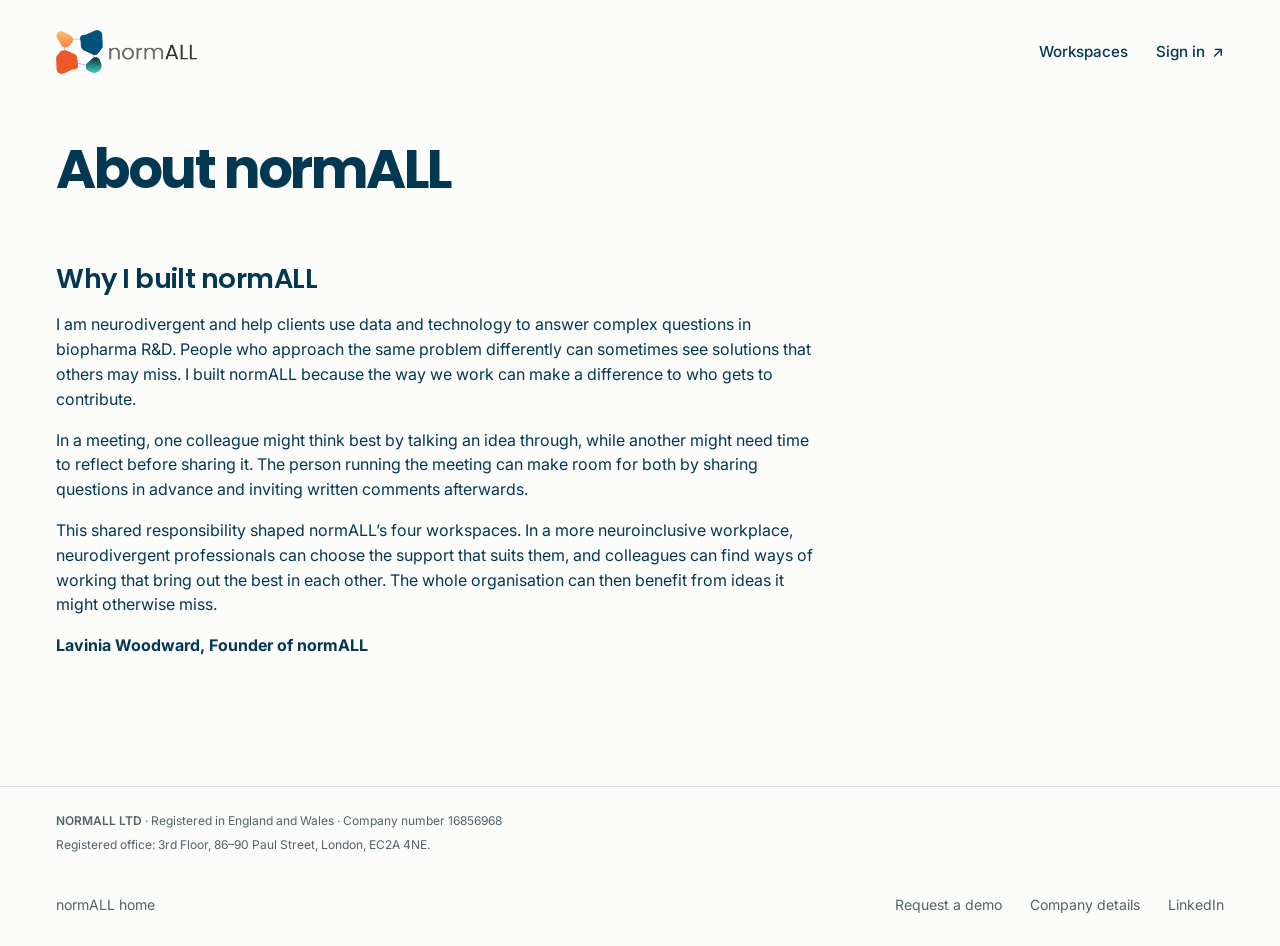
==== commit fbed9ecb: "Clarify About page heading hierarchy and colour" ====
--- a/about/index.html
+++ b/about/index.html
@@ -9,7 +9,7 @@
   <link rel="icon" type="image/png" sizes="96x96" href="/assets/normall-symbol.png">
   <link rel="stylesheet" href="/site.css?v=10">
   <link rel="stylesheet" href="/minimal.css?v=3">
-  <link rel="stylesheet" href="/about/about.css?v=1">
+  <link rel="stylesheet" href="/about/about.css?v=2">
 </head>
 <body class="minimal about">
   <a class="skip" href="#main">Skip to content</a>
--- a/about/about.css
+++ b/about/about.css
@@ -1,3 +1,13 @@
+/* Keep the founder section subordinate to the page title. */
+.about .founder { padding-top: clamp(1rem, 2vw, 2rem); }
+.about .founder .section-title {
+  color: var(--deep);
+  font-size: clamp(1.5rem, 1.3rem + .5vw, 1.875rem);
+  font-weight: 600;
+  line-height: 1.3;
+  letter-spacing: -.02em;
+}
+
 /* Company registration information is secondary footer content. */
 .about footer { margin-top: clamp(3rem, 7vw, 6rem); }
 .about footer .company {
